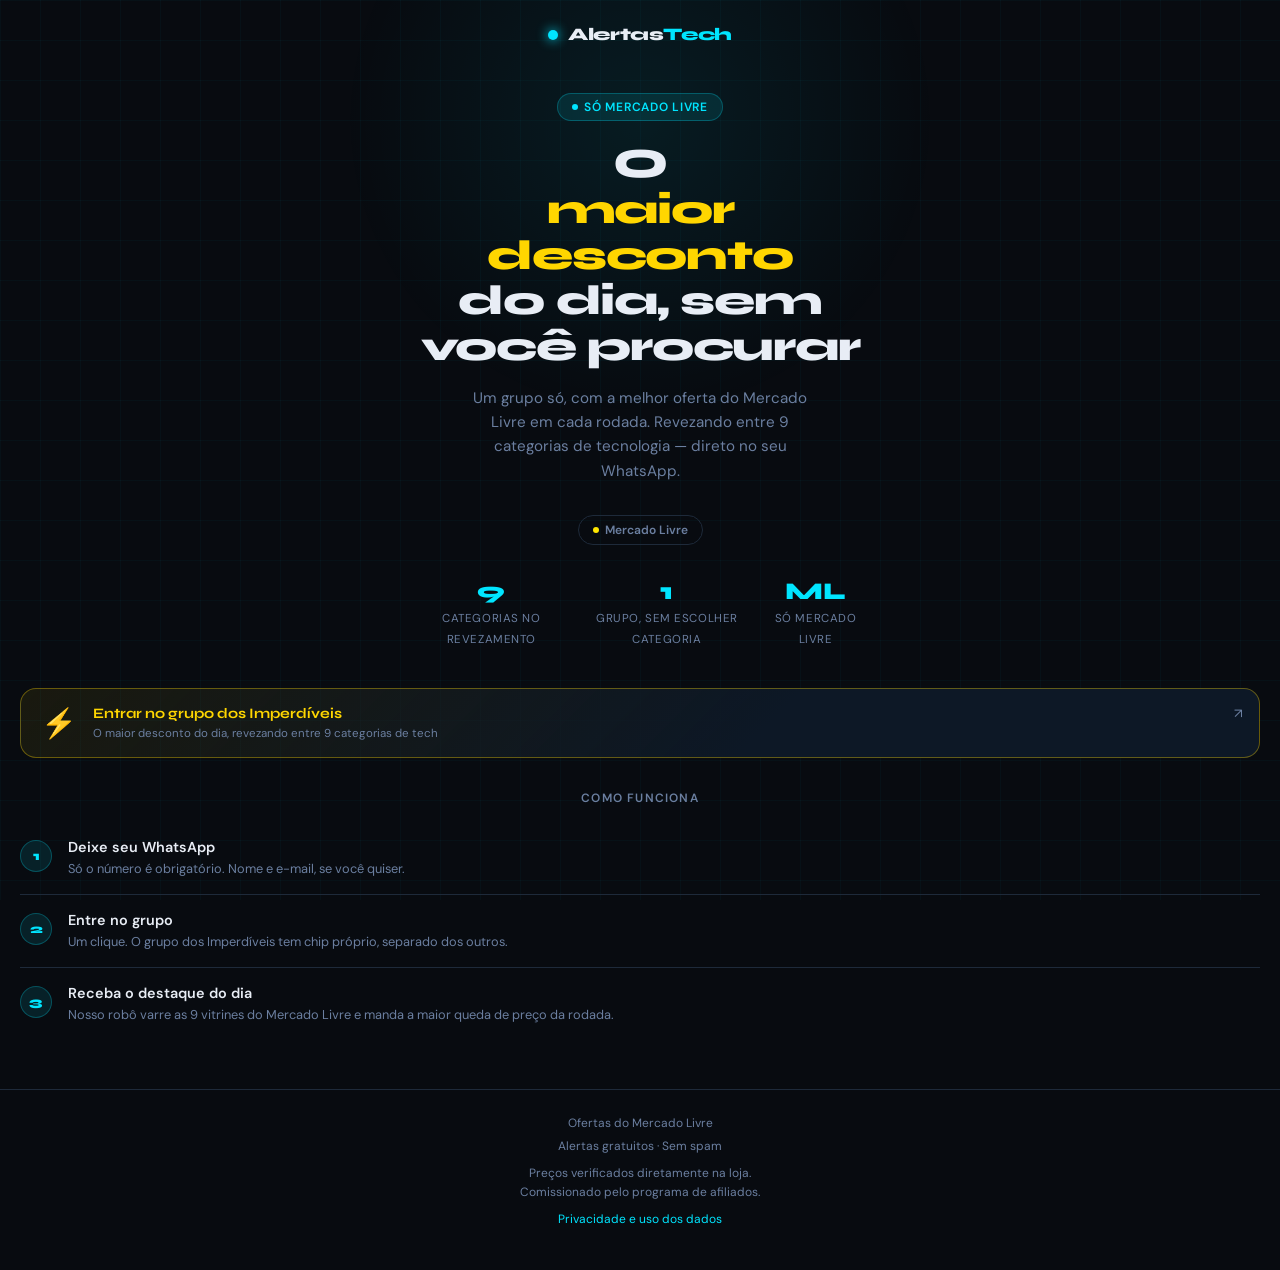
==== imperdiveis.html @ f6f5c1c8 "feat(landing): fatia 1 das landings exclusivas — /imperdiveis no ar landing.js e landing.css saem do" ====
<!DOCTYPE html>
<html lang="pt-BR">
<head>
<meta charset="UTF-8">
<meta name="viewport" content="width=device-width, initial-scale=1.0">
<title>Imperdíveis ML — o maior desconto do dia no seu WhatsApp | AlertasTech</title>
<meta name="description" content="Grupo dos Imperdíveis do Mercado Livre: o maior desconto do dia, revezando entre 9 categorias de tecnologia. Direto no seu WhatsApp.">
<meta http-equiv="Cache-Control" content="no-cache, no-store, must-revalidate">
<meta http-equiv="Pragma" content="no-cache">
<meta http-equiv="Expires" content="0">
<!-- Meta Pixel Code -->
<script>
!function(f,b,e,v,n,t,s)
{if(f.fbq)return;n=f.fbq=function(){n.callMethod?
n.callMethod.apply(n,arguments):n.queue.push(arguments)};
if(!f._fbq)f._fbq=n;n.push=n;n.loaded=!0;n.version='2.0';
n.queue=[];t=b.createElement(e);t.async=!0;
t.src=v;s=b.getElementsByTagName(e)[0];
s.parentNode.insertBefore(t,s)}(window, document,'script',
'https://connect.facebook.net/en_US/fbevents.js');
fbq('init', '1137836155269322');
fbq('track', 'PageView');
</script>
<noscript><img height="1" width="1" style="display:none"
src="https://www.facebook.com/tr?id=1137836155269322&ev=PageView&noscript=1"
/></noscript>
<!-- End Meta Pixel Code -->
<link rel="preconnect" href="https://fonts.googleapis.com">
<link href="https://fonts.googleapis.com/css2?family=Syne:wght@700;800&family=DM+Sans:wght@400;500;600&display=swap" rel="stylesheet">
<link rel="stylesheet" href="landing.css">
</head>
<!-- `data-lojas` é a loja FIXA desta página: o motor dos Imperdíveis é 100%
     Mercado Livre, então não há o que escolher e o lead sai já dizendo isso.
     A declaração é explícita de propósito — a ausência da seção de lojas não
     vale como decisão, porque elemento que some é drift e não escolha. -->
<body data-lojas="mercadolivre">

<header>
  <div class="logo-dot"></div>
  <div class="logo-text">Alertas<span>Tech</span></div>
</header>

<main>

<section class="hero">
  <div class="container">
    <div class="badge"><span class="badge-dot"></span>Só Mercado Livre</div>
    <h1>O <em>maior desconto</em> do dia, sem você procurar</h1>
    <p>Um grupo só, com a melhor oferta do Mercado Livre em cada rodada. Revezando entre 9 categorias de tecnologia — direto no seu WhatsApp.</p>

    <div class="lojas-hero">
      <span class="loja-badge"><span class="loja-badge-dot ml"></span>Mercado Livre</span>
    </div>

    <div class="stats">
      <div class="stat">
        <span class="stat-num">9</span>
        <span class="stat-label">Categorias no revezamento</span>
      </div>
      <div class="stat">
        <span class="stat-num">1</span>
        <span class="stat-label">Grupo, sem escolher categoria</span>
      </div>
      <div class="stat">
        <span class="stat-num">ML</span>
        <span class="stat-label">S&oacute; Mercado Livre</span>
      </div>
    </div>
  </div>
</section>

<section class="categorias">
  <div class="categorias-grid">

    <div class="cat-card full destaque" data-slug="imperdiveis" onclick="abrirModal('⚡','Imperdíveis ML','imperdiveis')">
      <span class="cat-emoji">⚡</span>
      <div class="cat-info">
        <div class="cat-name">Entrar no grupo dos Imperdíveis</div>
        <div class="cat-count">O maior desconto do dia, revezando entre 9 categorias de tech</div>
      </div>
      <span class="cat-arrow">↗</span>
    </div>

  </div>
</section>

<div class="section-label">Como funciona</div>

<section class="how">
  <div class="how-steps">
    <div class="step">
      <div class="step-num">1</div>
      <div>
        <div class="step-title">Deixe seu WhatsApp</div>
        <div class="step-desc">Só o número é obrigatório. Nome e e-mail, se você quiser.</div>
      </div>
    </div>
    <div class="step">
      <div class="step-num">2</div>
      <div>
        <div class="step-title">Entre no grupo</div>
        <div class="step-desc">Um clique. O grupo dos Imperdíveis tem chip próprio, separado dos outros.</div>
      </div>
    </div>
    <div class="step">
      <div class="step-num">3</div>
      <div>
        <div class="step-title">Receba o destaque do dia</div>
        <div class="step-desc">Nosso robô varre as 9 vitrines do Mercado Livre e manda a maior queda de preço da rodada.</div>
      </div>
    </div>
  </div>
</section>

</main>

<footer>
  <p>Ofertas do Mercado Livre</p>
  <p style="margin-top:4px">Alertas gratuitos · Sem spam</p>
  <p style="margin-top:8px">Preços verificados diretamente na loja.<br>Comissionado pelo programa de afiliados.</p>
  <!-- A política mora no index.html: uma só, para as duas páginas. Duas
       cópias do mesmo texto legal é como elas passam a dizer coisas
       diferentes. Caminho relativo por causa do GitHub Pages. -->
  <p style="margin-top:8px"><a href="index.html#privacidade">Privacidade e uso dos dados</a></p>
</footer>

<!-- MODAL -->
<div class="modal-overlay" id="modal" onclick="fecharModal(event)">
  <div class="modal">
    <div class="modal-handle"></div>
    <div class="modal-cat">
      <span class="modal-cat-emoji" id="modal-emoji">⚡</span>
      <span class="modal-cat-name" id="modal-nome">Imperdíveis ML</span>
    </div>
    <p class="modal-subtitle">Deixa seu contato e entra no grupo. As ofertas daqui são todas do Mercado Livre.</p>

    <form id="lead-form" onsubmit="submeterLead(event)">
      <input type="text" id="hp-field" name="website" tabindex="-1"
        autocomplete="off" style="position:absolute;left:-9999px;opacity:0;height:0">

      <div class="field-group">
        <input type="text" id="lead-nome" placeholder="Seu nome (opcional)"
          autocomplete="name" maxlength="60" oninput="checarCampos()">
        <input type="email" id="lead-email" placeholder="E-mail (opcional)"
          autocomplete="email" maxlength="100" oninput="checarCampos()">
        <input type="tel" id="lead-tel" placeholder="WhatsApp com DDD (obrigatório)"
          autocomplete="tel" required oninput="checarCampos()">
      </div>

      <label class="captcha-box" id="captcha-label">
        <input type="checkbox" id="captcha-check" onchange="checarCampos()">
        <span class="captcha-check-ui"></span>
        <div class="captcha-text">
          <span class="captcha-label-txt">Não sou um robô</span>
          <span class="captcha-sub">Verificação de segurança</span>
        </div>
        <div class="captcha-logo">🛡️</div>
      </label>

      <label class="captcha-box consent-box">
        <input type="checkbox" id="consent-check" onchange="marcarConsentimento()">
        <span class="captcha-check-ui"></span>
        <div class="captcha-text">
          <span class="captcha-label-txt">Autorizo receber as ofertas</span>
          <span class="captcha-sub">Guardar meu nome, e-mail e WhatsApp para me
            mandar ofertas e me colocar no grupo de
            <strong id="consent-cat">Imperdíveis ML</strong>. Posso pedir a
            exclusão quando quiser.</span>
        </div>
      </label>
      <p class="consent-link"><a href="index.html#privacidade" target="_blank" rel="noopener">O que fazemos com seus dados</a></p>

      <p id="form-erro" class="form-erro"></p>
      <div class="modal-btns">
        <button type="submit" class="btn btn-whatsapp" id="btn-whatsapp"
          data-plat="wpp" disabled>
          <span class="btn-icon">💬</span> Entrar pelo WhatsApp
        </button>
        <!-- Este grupo não tem canal no Telegram: o landing.js esconde o botão
             sozinho (`tg: null` no grupos.json). Ele fica aqui porque é o mesmo
             formulário das outras páginas — sumir com o elemento é o que faz
             `null.style` matar o modal inteiro. -->
        <button type="submit" class="btn btn-telegram" id="btn-telegram"
          data-plat="tg" disabled>
          <span class="btn-icon">✈️</span> Entrar pelo Telegram
        </button>
      </div>
      <p id="tg-nota" class="tg-nota"></p>
      <!-- Sem este aviso a página fingia sucesso quando o cadastro falhava. -->
      <p id="form-aviso" class="form-aviso"></p>
    </form>

    <button class="modal-close" onclick="fecharModal()">Cancelar</button>
  </div>
</div>

<script src="landing.js"></script>
</body>
</html>
---- landing.css ----
/* Tema de TODAS as páginas do AlertasTech (index.html e as exclusivas).
   Saiu de dentro do index.html em 18/09/2026, junto com o landing.js: duas
   cópias do mesmo tema é como as páginas ficam diferentes sem ninguém ver.
   Inclua por caminho RELATIVO — o GitHub Pages serve de `/alertas-tech/`. */

:root {
  --bg: #080B10;
  --surface: #0F1520;
  --border: #1E2A3A;
  --accent: #00E5FF;
  --accent2: #FFD600;
  --danger: #FF4D6D;
  --text: #E8EDF5;
  --muted: #6B7FA0;
  --card-bg: #0D1826;
}

*, *::before, *::after { box-sizing: border-box; margin: 0; padding: 0; }

body {
  background: var(--bg);
  color: var(--text);
  font-family: 'DM Sans', sans-serif;
  min-height: 100vh;
  overflow-x: hidden;
}

body::before {
  content: '';
  position: fixed;
  inset: 0;
  background-image:
    linear-gradient(rgba(0,229,255,.03) 1px, transparent 1px),
    linear-gradient(90deg, rgba(0,229,255,.03) 1px, transparent 1px);
  background-size: 40px 40px;
  pointer-events: none;
  z-index: 0;
}

body::after {
  content: '';
  position: fixed;
  top: -20%;
  left: 50%;
  transform: translateX(-50%);
  width: 600px;
  height: 600px;
  background: radial-gradient(circle, rgba(0,229,255,.08) 0%, transparent 70%);
  pointer-events: none;
  z-index: 0;
}

.container {
  max-width: 480px;
  margin: 0 auto;
  padding: 0 20px;
  position: relative;
  z-index: 1;
}

/* HEADER */
header {
  padding: 24px 20px 0;
  display: flex;
  align-items: center;
  justify-content: center;
  gap: 10px;
  position: relative;
  z-index: 1;
}
.logo-dot {
  width: 10px; height: 10px;
  background: var(--accent);
  border-radius: 50%;
  box-shadow: 0 0 12px var(--accent);
  animation: pulse 2s ease-in-out infinite;
}
@keyframes pulse {
  0%, 100% { opacity: 1; transform: scale(1); }
  50% { opacity: .6; transform: scale(1.4); }
}
.logo-text {
  font-family: 'Syne', sans-serif;
  font-size: 1.1rem;
  font-weight: 800;
  letter-spacing: -.02em;
  color: var(--text);
}
.logo-text span { color: var(--accent); }

/* HERO */
.hero {
  padding: 48px 20px 0;
  text-align: center;
  position: relative;
  z-index: 1;
}

.badge {
  display: inline-flex;
  align-items: center;
  gap: 6px;
  background: rgba(0,229,255,.1);
  border: 1px solid rgba(0,229,255,.25);
  border-radius: 100px;
  padding: 5px 14px;
  font-size: .75rem;
  font-weight: 600;
  color: var(--accent);
  letter-spacing: .06em;
  text-transform: uppercase;
  margin-bottom: 20px;
}
.badge-dot {
  width: 6px; height: 6px;
  background: var(--accent);
  border-radius: 50%;
  animation: pulse 1.5s ease-in-out infinite;
}

.hero h1 {
  font-family: 'Syne', sans-serif;
  font-size: clamp(2rem, 8vw, 2.6rem);
  font-weight: 800;
  line-height: 1.1;
  letter-spacing: -.03em;
  margin-bottom: 16px;
}
.hero h1 em {
  font-style: normal;
  color: var(--accent2);
  display: block;
}

.hero p {
  color: var(--muted);
  font-size: .95rem;
  line-height: 1.6;
  max-width: 340px;
  margin: 0 auto 32px;
}

/* LOJAS BADGES */
.lojas-hero {
  display: flex;
  justify-content: center;
  gap: 10px;
  flex-wrap: wrap;
  margin-bottom: 32px;
}
.loja-badge {
  display: inline-flex;
  align-items: center;
  gap: 6px;
  padding: 6px 14px;
  border-radius: 100px;
  border: 1px solid var(--border);
  font-size: .75rem;
  font-weight: 600;
  color: var(--muted);
}
.loja-badge-dot {
  width: 6px; height: 6px;
  border-radius: 50%;
  flex-shrink: 0;
}
.loja-badge-dot.ml { background: #FFE600; }
.loja-badge-dot.amz { background: #FF9900; }
.loja-badge-dot.mag { background: #0086FF; }
.loja-badge-dot.shp { background: #EE4D2D; }
.loja-badge-dot.ali { background: #FF4747; }
.loja-badge-dot.kbm { background: #FF6000; }

/* STATS */
.stats {
  display: flex;
  justify-content: center;
  gap: 24px;
  margin-bottom: 40px;
}
.stat {
  text-align: center;
}
.stat-num {
  font-family: 'Syne', sans-serif;
  font-size: 1.5rem;
  font-weight: 800;
  color: var(--accent);
  display: block;
}
.stat-label {
  font-size: .72rem;
  color: var(--muted);
  text-transform: uppercase;
  letter-spacing: .05em;
}

/* SECTION LABEL */
.section-label {
  text-align: center;
  font-size: .75rem;
  font-weight: 600;
  color: var(--muted);
  text-transform: uppercase;
  letter-spacing: .1em;
  margin-bottom: 16px;
  padding: 0 20px;
  position: relative;
  z-index: 1;
}

/* CATEGORIAS GRID */
.categorias {
  padding: 0 20px 32px;
  position: relative;
  z-index: 1;
}

.categorias-grid {
  display: grid;
  grid-template-columns: 1fr 1fr;
  gap: 12px;
}

.cat-card {
  background: var(--card-bg);
  border: 1px solid var(--border);
  border-radius: 16px;
  padding: 20px 16px;
  cursor: pointer;
  transition: all .2s ease;
  text-align: left;
  position: relative;
  overflow: hidden;
  -webkit-tap-highlight-color: transparent;
}
.cat-card::before {
  content: '';
  position: absolute;
  inset: 0;
  background: linear-gradient(135deg, rgba(0,229,255,.05) 0%, transparent 60%);
  opacity: 0;
  transition: opacity .2s;
}
.cat-card:hover::before,
.cat-card:active::before { opacity: 1; }
.cat-card:hover {
  border-color: rgba(0,229,255,.4);
  transform: translateY(-2px);
  box-shadow: 0 8px 24px rgba(0,0,0,.3), 0 0 0 1px rgba(0,229,255,.15);
}
.cat-card:active { transform: translateY(0); }

.cat-emoji {
  font-size: 1.8rem;
  display: block;
  margin-bottom: 10px;
  line-height: 1;
}
.cat-name {
  font-family: 'Syne', sans-serif;
  font-weight: 700;
  font-size: .9rem;
  color: var(--text);
  margin-bottom: 4px;
}
.cat-count {
  font-size: .72rem;
  color: var(--muted);
}
.cat-arrow {
  position: absolute;
  top: 16px; right: 16px;
  font-size: .85rem;
  color: var(--muted);
  transition: transform .2s, color .2s;
}
.cat-card:hover .cat-arrow {
  transform: translate(2px, -2px);
  color: var(--accent);
}

/* FULL WIDTH CARD */
.cat-card.full {
  grid-column: 1 / -1;
  display: flex;
  align-items: center;
  gap: 16px;
  padding: 16px 20px;
}
.cat-card.full .cat-emoji { margin-bottom: 0; }
.cat-card.full .cat-info { flex: 1; }

/* MODAL OVERLAY */
.modal-overlay {
  display: none;
  position: fixed;
  inset: 0;
  background: rgba(0,0,0,.8);
  backdrop-filter: blur(8px);
  z-index: 100;
  align-items: flex-end;
  justify-content: center;
}
.modal-overlay.active { display: flex; }

.modal {
  background: var(--surface);
  border: 1px solid var(--border);
  border-radius: 24px 24px 0 0;
  padding: 32px 24px 40px;
  width: 100%;
  max-width: 480px;
  max-height: 90vh;
  overflow-y: auto;
  animation: slideUp .3s cubic-bezier(.22,.61,.36,1);
}
@keyframes slideUp {
  from { transform: translateY(100%); opacity: 0; }
  to { transform: translateY(0); opacity: 1; }
}

.modal-handle {
  width: 40px; height: 4px;
  background: var(--border);
  border-radius: 2px;
  margin: 0 auto 24px;
}

.modal-cat {
  display: flex;
  align-items: center;
  gap: 12px;
  margin-bottom: 8px;
}
.modal-cat-emoji { font-size: 2rem; }
.modal-cat-name {
  font-family: 'Syne', sans-serif;
  font-size: 1.3rem;
  font-weight: 800;
}

.modal-subtitle {
  color: var(--muted);
  font-size: .875rem;
  margin-bottom: 28px;
  line-height: 1.5;
}

.modal-btns {
  display: flex;
  flex-direction: column;
  gap: 12px;
}

.btn {
  display: flex;
  align-items: center;
  justify-content: center;
  gap: 10px;
  padding: 16px 20px;
  border-radius: 14px;
  border: none;
  font-family: 'DM Sans', sans-serif;
  font-size: 1rem;
  font-weight: 600;
  cursor: pointer;
  text-decoration: none;
  transition: all .2s ease;
  -webkit-tap-highlight-color: transparent;
}

.btn-whatsapp {
  background: #25D366;
  color: #fff;
}
.btn-whatsapp:hover { background: #1ebe59; transform: translateY(-1px); }

.btn-telegram {
  background: #229ED9;
  color: #fff;
}
.btn-telegram:hover { background: #1b8ec2; transform: translateY(-1px); }

.btn-icon { font-size: 1.2rem; }

.btn:disabled {
  opacity: .35;
  cursor: not-allowed;
  transform: none !important;
  box-shadow: none !important;
}

/* STORE CHECKBOXES */
.lojas-section {
  margin-bottom: 16px;
}
.lojas-label {
  font-size: .75rem;
  font-weight: 600;
  color: var(--muted);
  text-transform: uppercase;
  letter-spacing: .08em;
  margin-bottom: 10px;
  display: block;
}
.lojas-grid {
  display: grid;
  grid-template-columns: 1fr 1fr;
  gap: 8px;
}
.loja-check {
  flex: 1;
  display: flex;
  align-items: center;
  gap: 8px;
  background: var(--card-bg);
  border: 1px solid var(--border);
  border-radius: 10px;
  padding: 10px 12px;
  cursor: pointer;
  user-select: none;
  transition: all .2s;
}
.loja-check:hover { border-color: rgba(0,229,255,.3); }
.loja-check input[type=checkbox] { display: none; }
.loja-check-ui {
  width: 18px; height: 18px;
  border: 2px solid var(--muted);
  border-radius: 4px;
  flex-shrink: 0;
  display: flex; align-items: center; justify-content: center;
  transition: all .2s;
  background: var(--bg);
}
.loja-check input:checked ~ .loja-check-ui {
  border-color: var(--accent);
  background: var(--accent);
}
.loja-check input:checked ~ .loja-check-ui::after {
  content: '\2713';
  color: var(--bg);
  font-size: .7rem;
  font-weight: 700;
}
.loja-check.ml input:checked ~ .loja-check-ui { border-color: #FFE600; background: #FFE600; }
.loja-check.ml input:checked ~ .loja-check-ui::after { color: #000; }
.loja-check.amz input:checked ~ .loja-check-ui { border-color: #FF9900; background: #FF9900; }
.loja-check.amz input:checked ~ .loja-check-ui::after { color: #000; }
.loja-check.mag input:checked ~ .loja-check-ui { border-color: #0086FF; background: #0086FF; }
.loja-check.mag input:checked ~ .loja-check-ui::after { color: #fff; }
.loja-check.shp input:checked ~ .loja-check-ui { border-color: #EE4D2D; background: #EE4D2D; }
.loja-check.shp input:checked ~ .loja-check-ui::after { color: #fff; }
.loja-check.ali input:checked ~ .loja-check-ui { border-color: #FF4747; background: #FF4747; }
.loja-check.ali input:checked ~ .loja-check-ui::after { color: #fff; }
.loja-check.kbm input:checked ~ .loja-check-ui { border-color: #FF6000; background: #FF6000; }
.loja-check.kbm input:checked ~ .loja-check-ui::after { color: #fff; }
.loja-check-name {
  font-size: .8rem;
  font-weight: 600;
  color: var(--text);
  line-height: 1.2;
}
.loja-check input:not(:checked) ~ .loja-check-name { color: var(--muted); }

/* CAPTCHA CHECKBOX */
.captcha-box {
  display: flex;
  align-items: center;
  gap: 14px;
  background: var(--card-bg);
  border: 1px solid var(--border);
  border-radius: 12px;
  padding: 14px 16px;
  margin-bottom: 16px;
  cursor: pointer;
  user-select: none;
  transition: border-color .2s;
}
.captcha-box:hover { border-color: rgba(0,229,255,.3); }
.captcha-box input[type=checkbox] { display: none; }

.captcha-check-ui {
  width: 24px; height: 24px;
  border: 2px solid var(--muted);
  border-radius: 4px;
  flex-shrink: 0;
  display: flex; align-items: center; justify-content: center;
  transition: all .2s;
  background: var(--bg);
}
.captcha-box input:checked ~ .captcha-check-ui {
  background: #4caf50;
  border-color: #4caf50;
}
.captcha-box input:checked ~ .captcha-check-ui::after {
  content: '\2713';
  color: #fff;
  font-size: .9rem;
  font-weight: 700;
}
.captcha-text { flex: 1; }
.captcha-label-txt {
  display: block;
  font-size: .9rem;
  font-weight: 600;
  color: var(--text);
}
.captcha-sub {
  font-size: .7rem;
  color: var(--muted);
}
.captcha-logo { font-size: 1.4rem; }

.field-group {
  display: flex;
  flex-direction: column;
  gap: 10px;
  margin-bottom: 16px;
}
.field-group input {
  background: var(--bg);
  border: 1px solid var(--border);
  border-radius: 12px;
  padding: 14px 16px;
  font-family: 'DM Sans', sans-serif;
  font-size: 1rem;
  color: var(--text);
  outline: none;
  transition: border-color .2s;
  -webkit-appearance: none;
}
.field-group input::placeholder { color: var(--muted); }
.field-group input:focus { border-color: rgba(0,229,255,.5); }
.field-group input:invalid:not(:placeholder-shown) { border-color: var(--danger); }

.form-erro {
  font-size: .8rem;
  color: var(--danger);
  margin-bottom: 8px;
  min-height: 18px;
}

.modal-close {
  margin-top: 16px;
  width: 100%;
  background: transparent;
  border: 1px solid var(--border);
  color: var(--muted);
  padding: 12px;
  border-radius: 12px;
  font-family: 'DM Sans', sans-serif;
  font-size: .875rem;
  cursor: pointer;
  transition: all .2s;
}
.modal-close:hover { background: var(--card-bg); color: var(--text); }

/* COMO FUNCIONA */
.how {
  padding: 0 20px 48px;
  position: relative;
  z-index: 1;
}
.how-steps {
  display: flex;
  flex-direction: column;
  gap: 0;
}
.step {
  display: flex;
  gap: 16px;
  align-items: flex-start;
  padding: 16px 0;
  border-bottom: 1px solid var(--border);
}
.step:last-child { border-bottom: none; }
.step-num {
  width: 32px; height: 32px;
  background: rgba(0,229,255,.1);
  border: 1px solid rgba(0,229,255,.25);
  border-radius: 50%;
  display: flex; align-items: center; justify-content: center;
  font-family: 'Syne', sans-serif;
  font-size: .8rem;
  font-weight: 800;
  color: var(--accent);
  flex-shrink: 0;
  margin-top: 2px;
}
.step-title {
  font-weight: 600;
  font-size: .9rem;
  margin-bottom: 3px;
}
.step-desc {
  font-size: .8rem;
  color: var(--muted);
  line-height: 1.5;
}

/* FOOTER */
footer {
  text-align: center;
  padding: 24px 20px 40px;
  color: var(--muted);
  font-size: .75rem;
  line-height: 1.6;
  position: relative;
  z-index: 1;
  border-top: 1px solid var(--border);
}
footer a { color: var(--accent); text-decoration: none; }

/* OFERTAS GERAIS — o card de quem não quer escolher categoria */
.cat-card.destaque {
  border-color: rgba(255,214,0,.35);
  background: linear-gradient(135deg, rgba(255,214,0,.07) 0%, var(--card-bg) 60%);
}
.cat-card.destaque .cat-name { color: var(--accent2); }

/* CONSENTIMENTO (LGPD) */
.consent-box { align-items: flex-start; }
.consent-box .captcha-check-ui { margin-top: 2px; }
.consent-box .captcha-sub { line-height: 1.5; }
.consent-link {
  font-size: .75rem;
  margin: -8px 0 14px;
  text-align: right;
}
.consent-link a { color: var(--accent); text-decoration: underline; }

/* AVISOS DO FORMULÁRIO */
.tg-nota {
  font-size: .75rem;
  color: var(--muted);
  margin-top: 10px;
  line-height: 1.5;
}
.form-aviso {
  display: none;
  margin-top: 12px;
  padding: 12px 14px;
  border-radius: 12px;
  border: 1px solid rgba(255,214,0,.4);
  background: rgba(255,214,0,.08);
  color: var(--accent2);
  font-size: .8rem;
  line-height: 1.5;
}
.form-aviso.ativo { display: block; }
.form-aviso a { color: var(--accent); }

/* PRIVACIDADE */
.privacidade {
  max-width: 480px;
  margin: 0 auto;
  padding: 0 20px 40px;
  position: relative;
  z-index: 1;
  font-size: .82rem;
  line-height: 1.6;
  color: var(--muted);
}
.privacidade p { margin-bottom: 12px; }
.privacidade strong { color: var(--text); font-weight: 600; }
.priv-titulo {
  font-family: 'Syne', sans-serif;
  font-size: 1rem;
  color: var(--text);
  margin-bottom: 12px;
}
.priv-rodape {
  border-top: 1px solid var(--border);
  padding-top: 12px;
  font-size: .75rem;
}

@keyframes tapVibrate {
  0%, 100% { transform: scale(1); }
  50% { transform: scale(.96); }
}
.tapped { animation: tapVibrate .15s ease; }
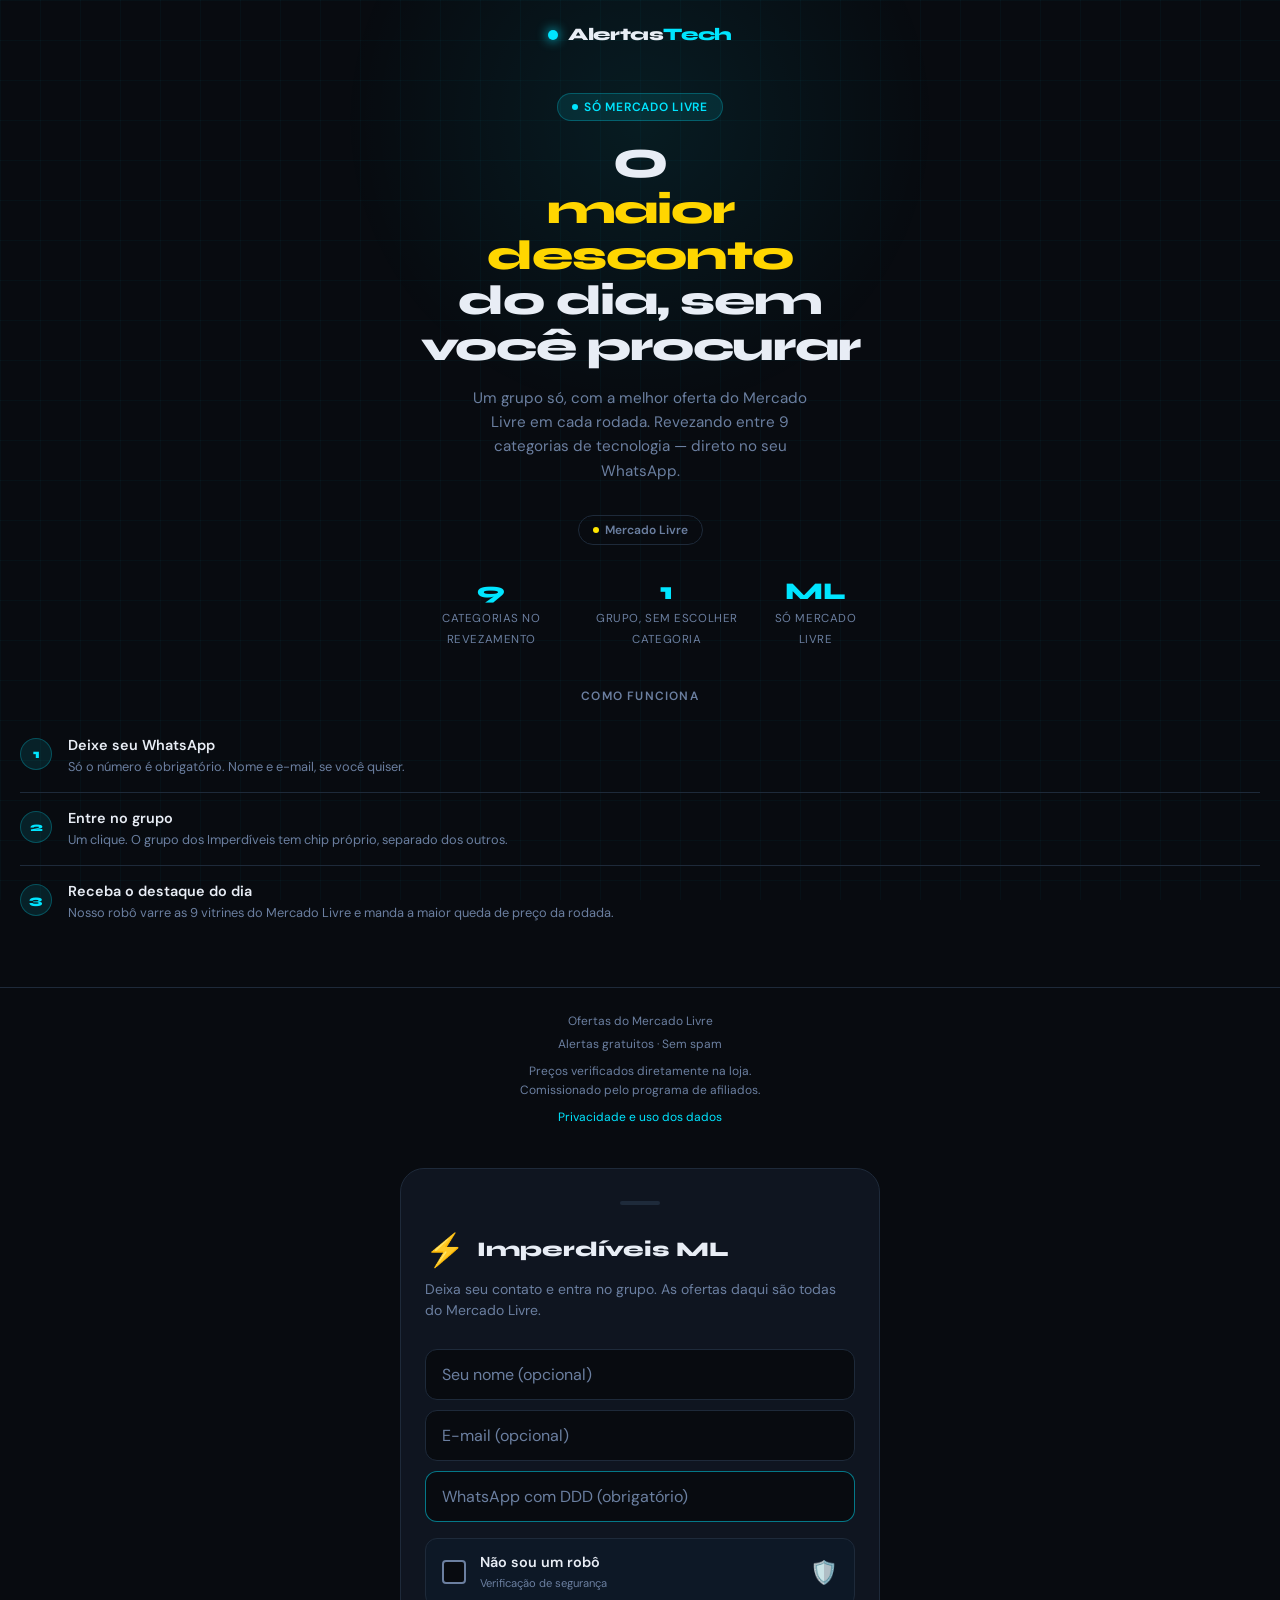
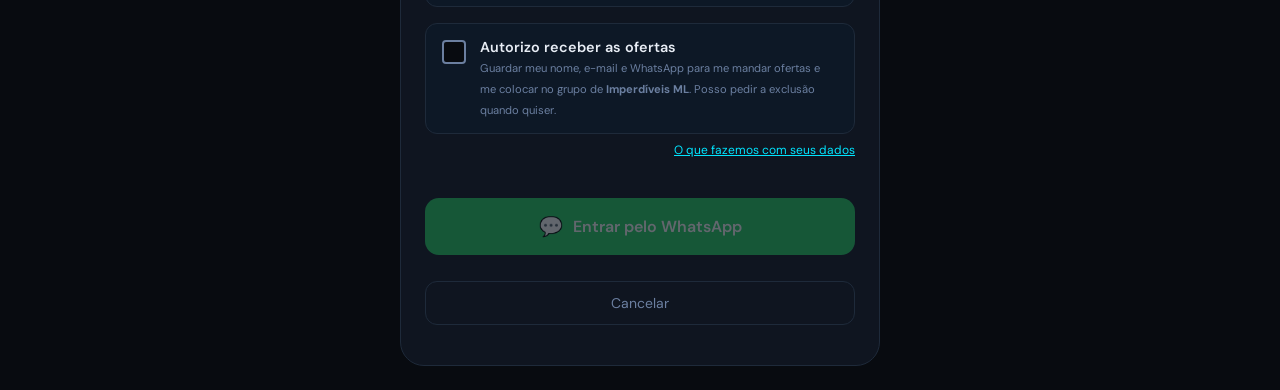
==== commit ffcf2640: "feat(landing): página de imperdíveis abre o formulário sozinha Pedido dele: numa página de propósito" ====
--- a/imperdiveis.html
+++ b/imperdiveis.html
@@ -32,8 +32,12 @@
 <!-- `data-lojas` é a loja FIXA desta página: o motor dos Imperdíveis é 100%
      Mercado Livre, então não há o que escolher e o lead sai já dizendo isso.
      A declaração é explícita de propósito — a ausência da seção de lojas não
-     vale como decisão, porque elemento que some é drift e não escolha. -->
-<body data-lojas="mercadolivre">
+     vale como decisão, porque elemento que some é drift e não escolha.
+     `data-auto-abrir` pede pro landing.js clicar sozinho no card desta
+     categoria ao carregar — pedido dele (18/09/2026): campos aparecem direto,
+     sem precisar tocar em nada antes. O botão só habilita com tudo
+     preenchido porque essa regra já mora em checarCampos(), sem duplicar. -->
+<body data-lojas="mercadolivre" data-auto-abrir="imperdiveis">
 
 <header>
   <div class="logo-dot"></div>
--- a/landing.css
+++ b/landing.css
@@ -681,3 +681,17 @@
   50% { transform: scale(.96); }
 }
 .tapped { animation: tapVibrate .15s ease; }
+
+/* PÁGINA DE PROPÓSITO ÚNICO — pedido dele (18/09/2026): quem chega já
+   escolheu, então o formulário é o conteúdo, não um modal por cima do card.
+   Escopado por `data-auto-abrir` no <body> (ver landing.js) — não afeta a
+   landing principal, que continua abrindo o modal por clique, por cima da
+   grade de 21 categorias. */
+body[data-auto-abrir] .categorias { display: none; }
+body[data-auto-abrir] #modal.modal-overlay {
+  position: static; background: none; backdrop-filter: none;
+  padding: 0 20px 24px;
+}
+body[data-auto-abrir] #modal .modal {
+  animation: none; border-radius: 24px; max-width: 480px; margin: 0 auto; width: 100%;
+}
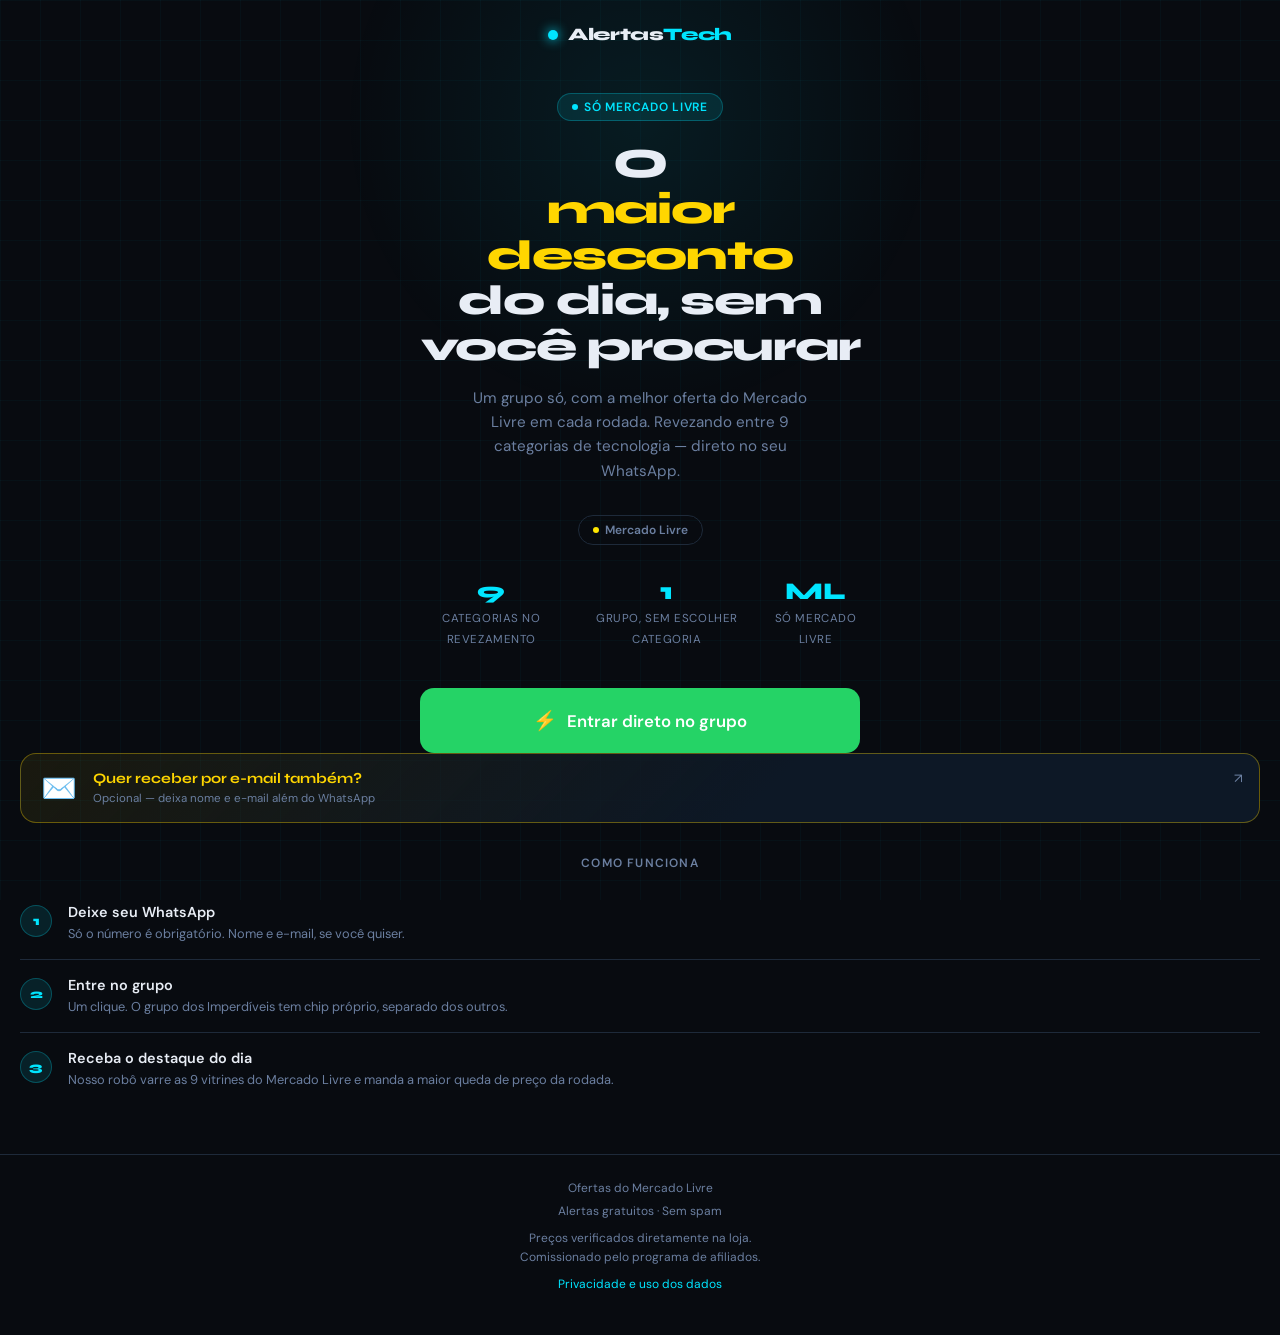
==== commit e8a9ddd8: "feat(landing): botao de entrada direta na pagina de imperdiveis Pedido dele apos ver concorrente com" ====
--- a/imperdiveis.html
+++ b/imperdiveis.html
@@ -32,12 +32,8 @@
 <!-- `data-lojas` é a loja FIXA desta página: o motor dos Imperdíveis é 100%
      Mercado Livre, então não há o que escolher e o lead sai já dizendo isso.
      A declaração é explícita de propósito — a ausência da seção de lojas não
-     vale como decisão, porque elemento que some é drift e não escolha.
-     `data-auto-abrir` pede pro landing.js clicar sozinho no card desta
-     categoria ao carregar — pedido dele (18/09/2026): campos aparecem direto,
-     sem precisar tocar em nada antes. O botão só habilita com tudo
-     preenchido porque essa regra já mora em checarCampos(), sem duplicar. -->
-<body data-lojas="mercadolivre" data-auto-abrir="imperdiveis">
+     vale como decisão, porque elemento que some é drift e não escolha. -->
+<body data-lojas="mercadolivre">
 
 <header>
   <div class="logo-dot"></div>
@@ -70,6 +66,14 @@
         <span class="stat-label">S&oacute; Mercado Livre</span>
       </div>
     </div>
+
+    <!-- Entrada direta: pedido dele (18/09/2026) — um toque, sem formulário.
+         Não hardcoda o link: entrarDireto() lê GRUPOS no landing.js, a mesma
+         fonte que o sincronizador mantém em dia. -->
+    <button class="btn btn-whatsapp" style="width:100%;font-size:1.05rem;padding:20px;margin-top:8px;" onclick="entrarDireto('imperdiveis')">
+      <span class="btn-icon">⚡</span> Entrar direto no grupo
+    </button>
+    <p id="direto-aviso-imperdiveis" class="form-aviso" style="margin-top:12px;"></p>
   </div>
 </section>
 
@@ -77,10 +81,10 @@
   <div class="categorias-grid">
 
     <div class="cat-card full destaque" data-slug="imperdiveis" onclick="abrirModal('⚡','Imperdíveis ML','imperdiveis')">
-      <span class="cat-emoji">⚡</span>
+      <span class="cat-emoji">✉️</span>
       <div class="cat-info">
-        <div class="cat-name">Entrar no grupo dos Imperdíveis</div>
-        <div class="cat-count">O maior desconto do dia, revezando entre 9 categorias de tech</div>
+        <div class="cat-name">Quer receber por e-mail também?</div>
+        <div class="cat-count">Opcional — deixa nome e e-mail além do WhatsApp</div>
       </div>
       <span class="cat-arrow">↗</span>
     </div>
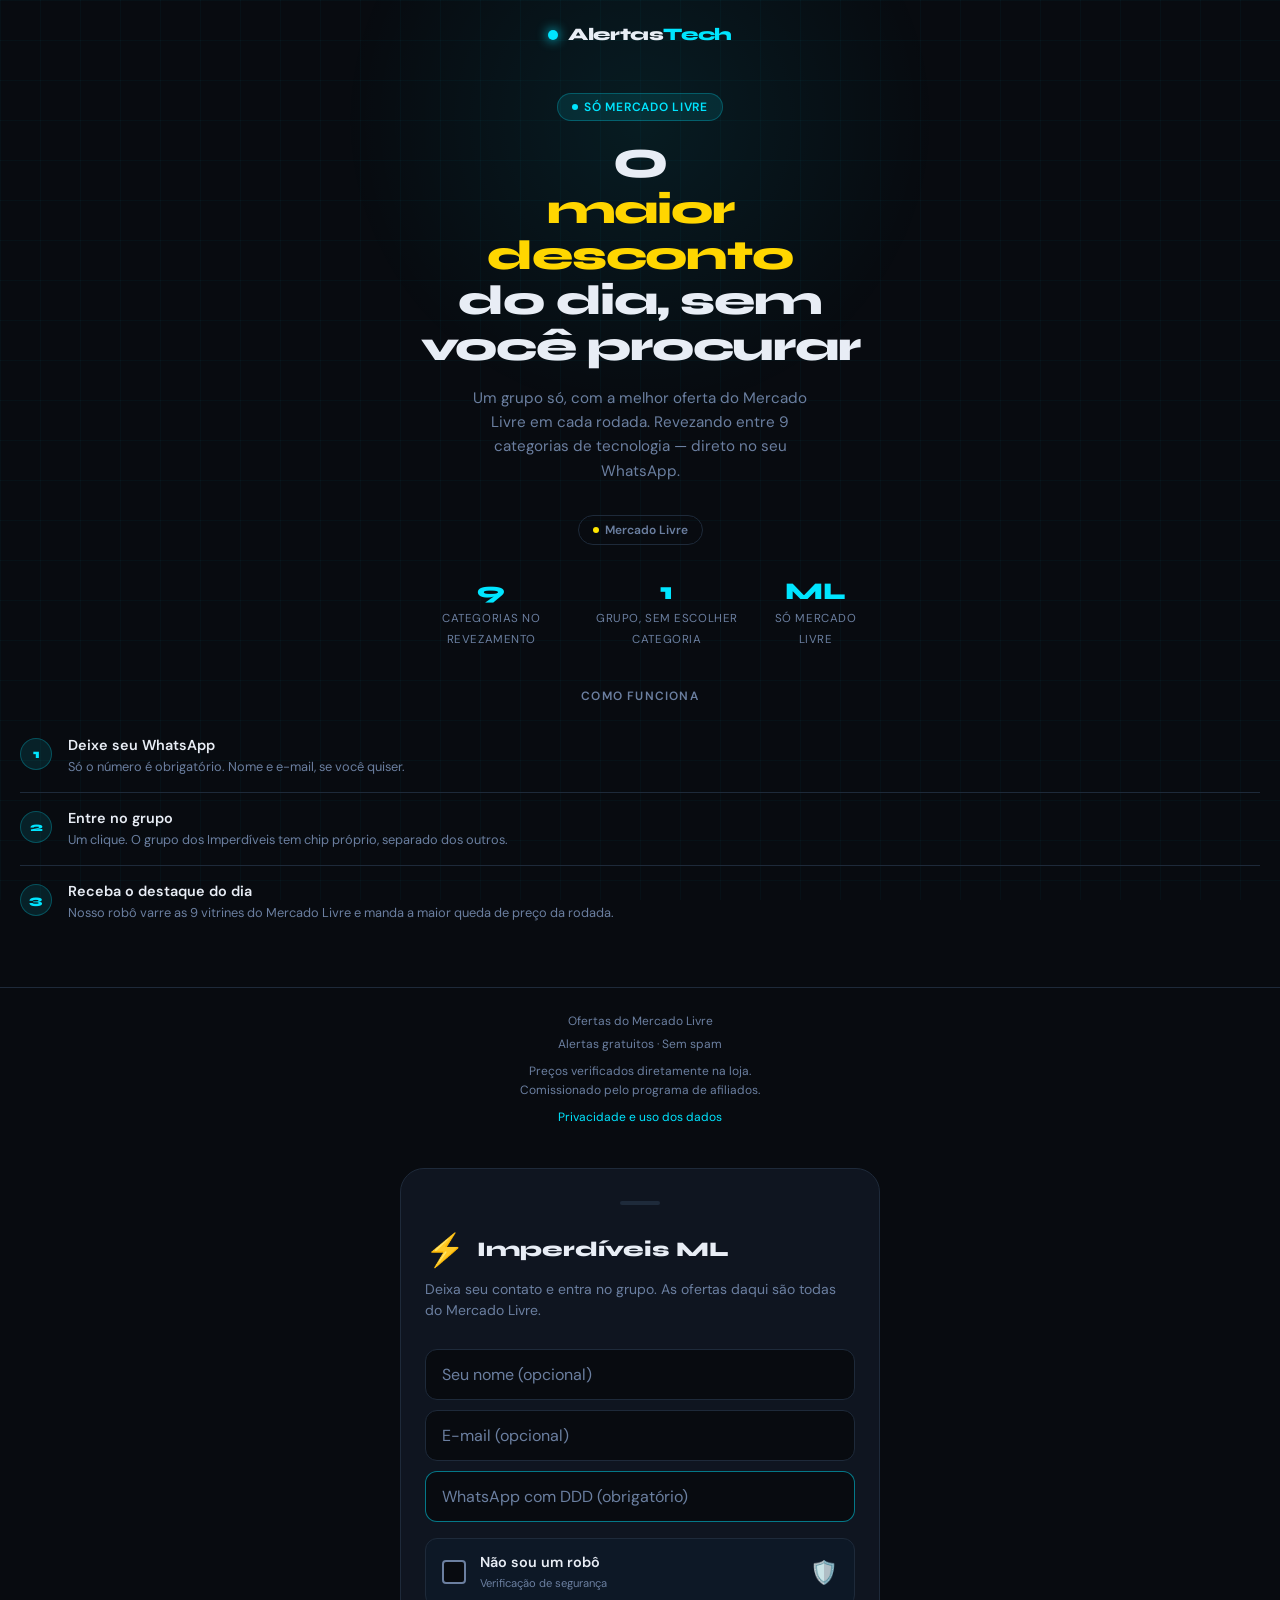
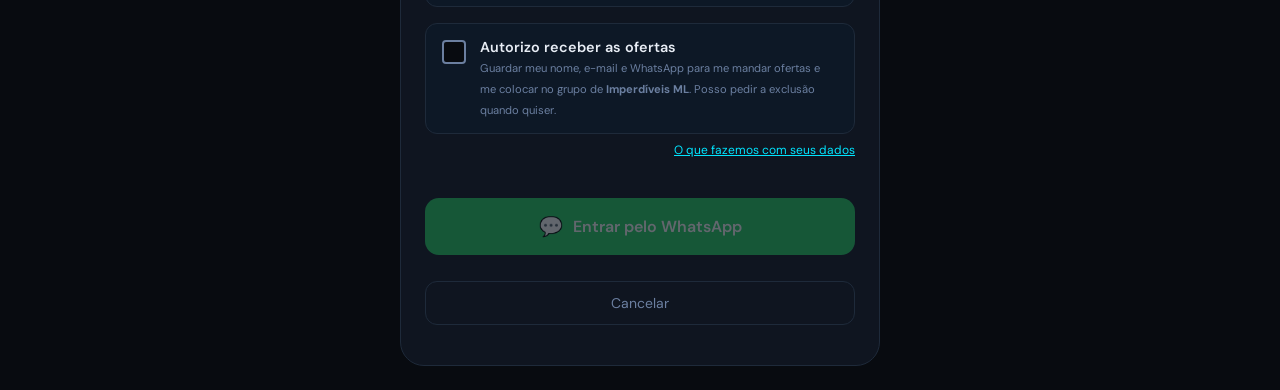
==== commit df1b0051: "revert(landing): volta pro formulario com captura de lead em imperdiveis O botao de entrada direta (" ====
--- a/imperdiveis.html
+++ b/imperdiveis.html
@@ -32,8 +32,11 @@
 <!-- `data-lojas` é a loja FIXA desta página: o motor dos Imperdíveis é 100%
      Mercado Livre, então não há o que escolher e o lead sai já dizendo isso.
      A declaração é explícita de propósito — a ausência da seção de lojas não
-     vale como decisão, porque elemento que some é drift e não escolha. -->
-<body data-lojas="mercadolivre">
+     vale como decisão, porque elemento que some é drift e não escolha.
+     `data-auto-abrir` faz o formulário aparecer direto, sem clicar em nada
+     — pedido dele: nome/e-mail/telefone visíveis (autopreenchidos pelo
+     celular), marca "não sou robô", o botão do WhatsApp habilita. -->
+<body data-lojas="mercadolivre" data-auto-abrir="imperdiveis">
 
 <header>
   <div class="logo-dot"></div>
@@ -66,14 +69,6 @@
         <span class="stat-label">S&oacute; Mercado Livre</span>
       </div>
     </div>
-
-    <!-- Entrada direta: pedido dele (18/09/2026) — um toque, sem formulário.
-         Não hardcoda o link: entrarDireto() lê GRUPOS no landing.js, a mesma
-         fonte que o sincronizador mantém em dia. -->
-    <button class="btn btn-whatsapp" style="width:100%;font-size:1.05rem;padding:20px;margin-top:8px;" onclick="entrarDireto('imperdiveis')">
-      <span class="btn-icon">⚡</span> Entrar direto no grupo
-    </button>
-    <p id="direto-aviso-imperdiveis" class="form-aviso" style="margin-top:12px;"></p>
   </div>
 </section>
 
@@ -81,10 +76,10 @@
   <div class="categorias-grid">
 
     <div class="cat-card full destaque" data-slug="imperdiveis" onclick="abrirModal('⚡','Imperdíveis ML','imperdiveis')">
-      <span class="cat-emoji">✉️</span>
+      <span class="cat-emoji">⚡</span>
       <div class="cat-info">
-        <div class="cat-name">Quer receber por e-mail também?</div>
-        <div class="cat-count">Opcional — deixa nome e e-mail além do WhatsApp</div>
+        <div class="cat-name">Entrar no grupo dos Imperdíveis</div>
+        <div class="cat-count">O maior desconto do dia, revezando entre 9 categorias de tech</div>
       </div>
       <span class="cat-arrow">↗</span>
     </div>
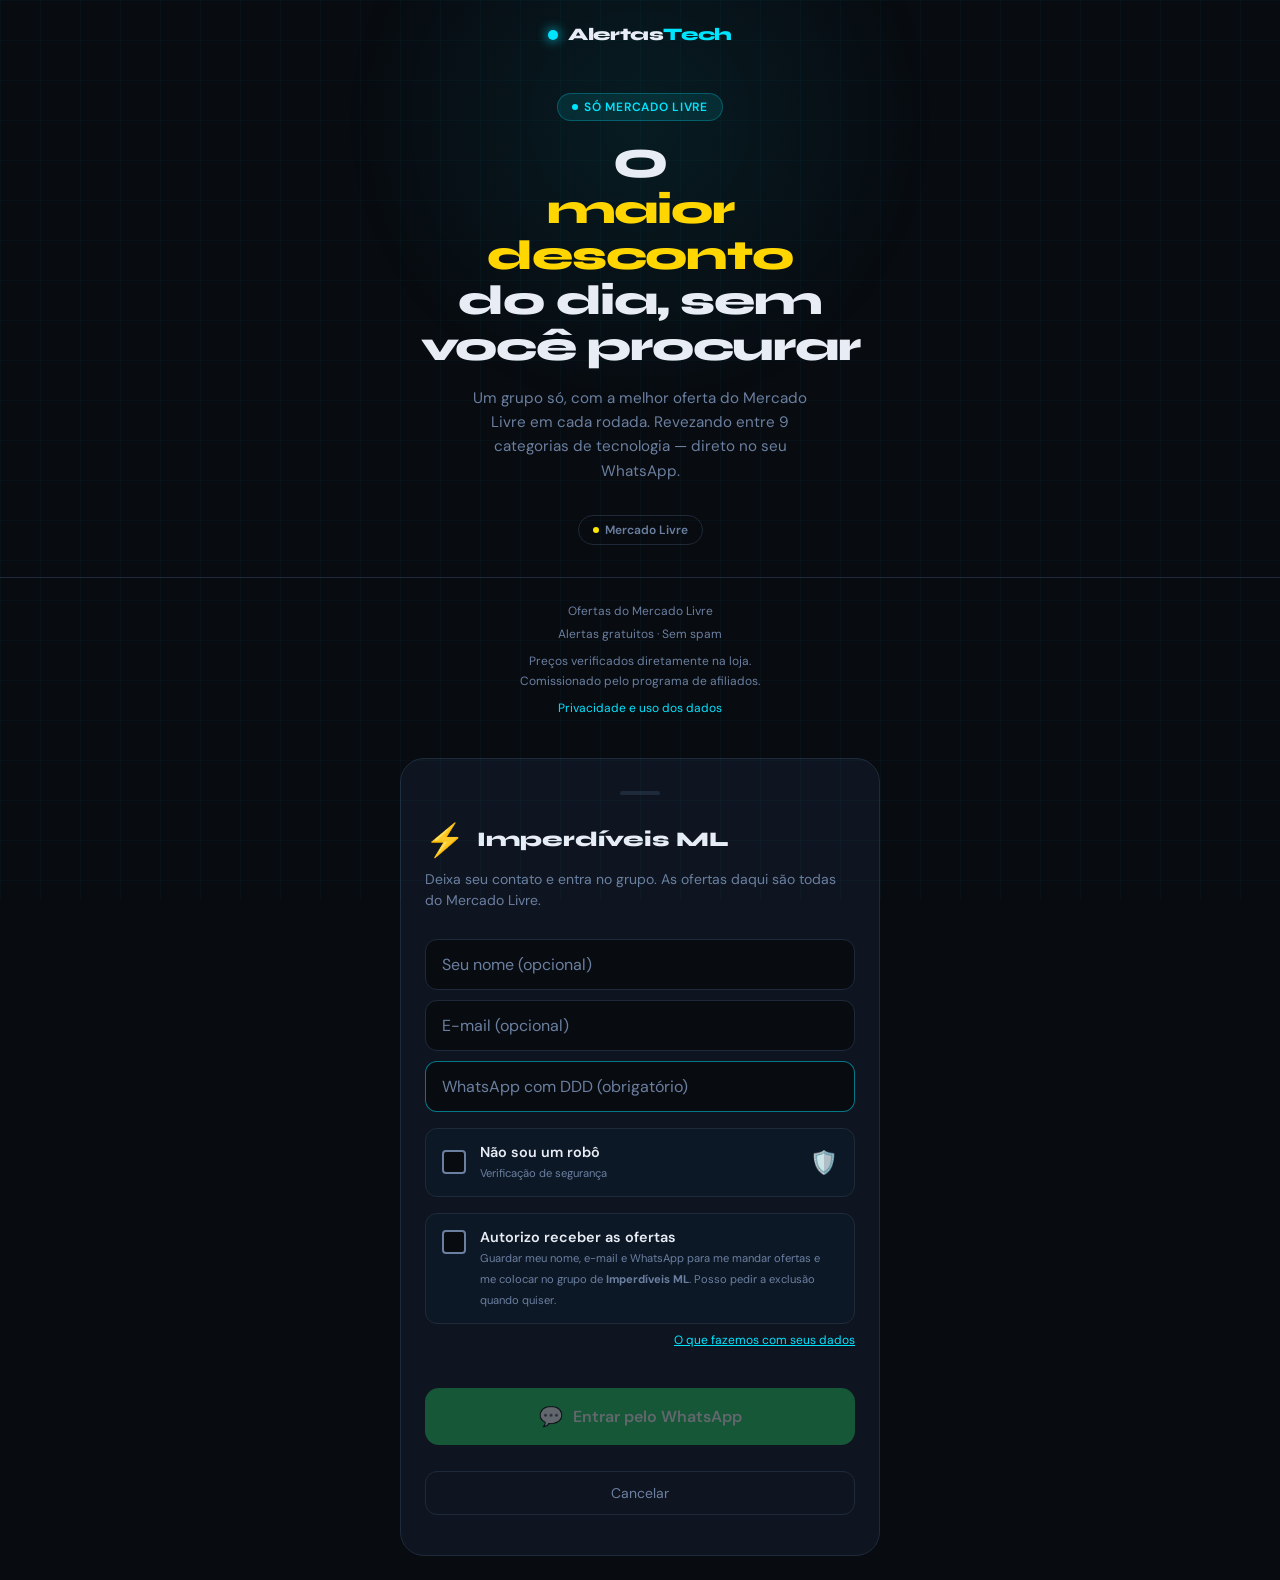
==== commit 34fca3fd: "simplify(landing): pagina de imperdiveis mais enxuta Pedido dele: sem stats, sem "como funciona" - s" ====
--- a/imperdiveis.html
+++ b/imperdiveis.html
@@ -54,24 +54,12 @@
     <div class="lojas-hero">
       <span class="loja-badge"><span class="loja-badge-dot ml"></span>Mercado Livre</span>
     </div>
-
-    <div class="stats">
-      <div class="stat">
-        <span class="stat-num">9</span>
-        <span class="stat-label">Categorias no revezamento</span>
-      </div>
-      <div class="stat">
-        <span class="stat-num">1</span>
-        <span class="stat-label">Grupo, sem escolher categoria</span>
-      </div>
-      <div class="stat">
-        <span class="stat-num">ML</span>
-        <span class="stat-label">S&oacute; Mercado Livre</span>
-      </div>
-    </div>
   </div>
 </section>
 
+<!-- Pedido dele (18/09/2026 noite): página mais enxuta — sem stats, sem
+     "como funciona", card oculto só existe pro auto-clique (ver landing.js),
+     o formulário aparece direto embaixo do hero. -->
 <section class="categorias">
   <div class="categorias-grid">
 
@@ -84,34 +72,6 @@
       <span class="cat-arrow">↗</span>
     </div>
 
-  </div>
-</section>
-
-<div class="section-label">Como funciona</div>
-
-<section class="how">
-  <div class="how-steps">
-    <div class="step">
-      <div class="step-num">1</div>
-      <div>
-        <div class="step-title">Deixe seu WhatsApp</div>
-        <div class="step-desc">Só o número é obrigatório. Nome e e-mail, se você quiser.</div>
-      </div>
-    </div>
-    <div class="step">
-      <div class="step-num">2</div>
-      <div>
-        <div class="step-title">Entre no grupo</div>
-        <div class="step-desc">Um clique. O grupo dos Imperdíveis tem chip próprio, separado dos outros.</div>
-      </div>
-    </div>
-    <div class="step">
-      <div class="step-num">3</div>
-      <div>
-        <div class="step-title">Receba o destaque do dia</div>
-        <div class="step-desc">Nosso robô varre as 9 vitrines do Mercado Livre e manda a maior queda de preço da rodada.</div>
-      </div>
-    </div>
   </div>
 </section>
 
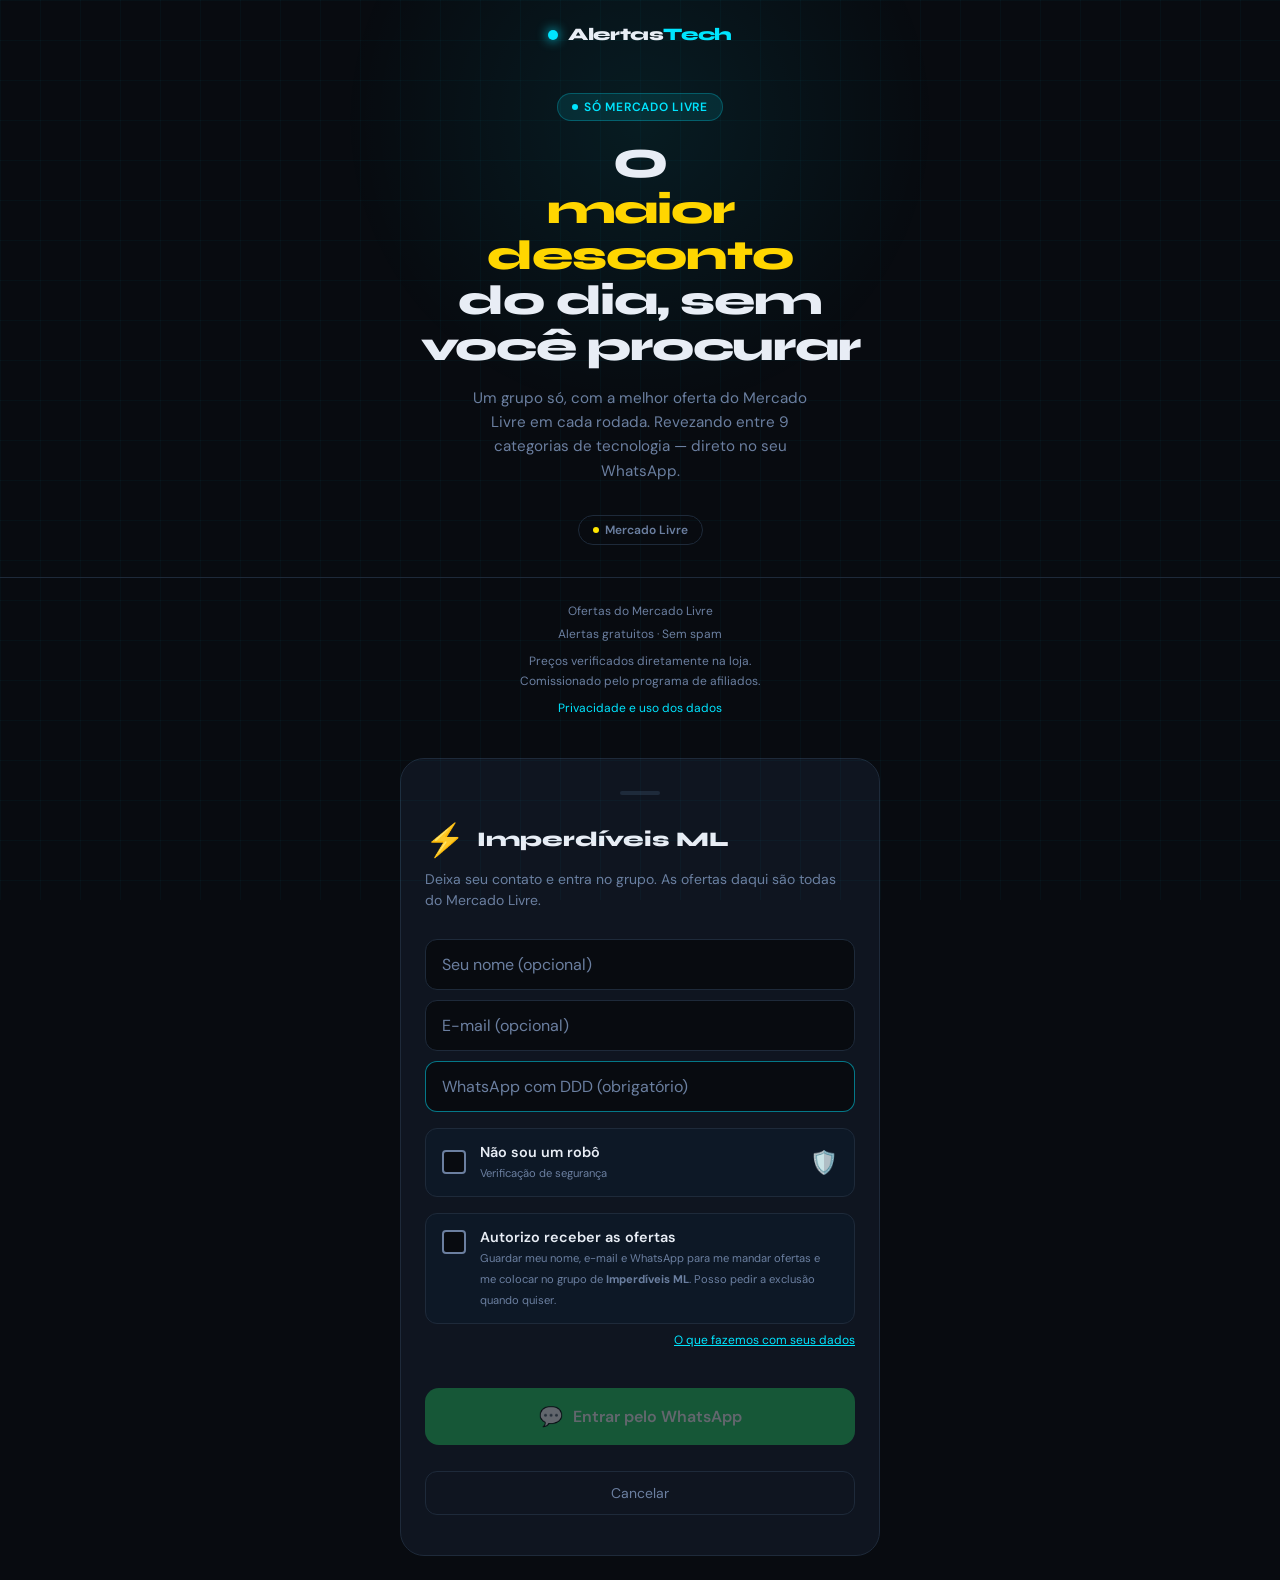
==== commit b98959aa: "Conta visita na landing: o denominador que faltava O projeto contava CADASTRO (`leads`) e não contav" ====
--- a/imperdiveis.html
+++ b/imperdiveis.html
@@ -36,7 +36,7 @@
      `data-auto-abrir` faz o formulário aparecer direto, sem clicar em nada
      — pedido dele: nome/e-mail/telefone visíveis (autopreenchidos pelo
      celular), marca "não sou robô", o botão do WhatsApp habilita. -->
-<body data-lojas="mercadolivre" data-auto-abrir="imperdiveis">
+<body data-pagina="imperdiveis" data-lojas="mercadolivre" data-auto-abrir="imperdiveis">
 
 <header>
   <div class="logo-dot"></div>
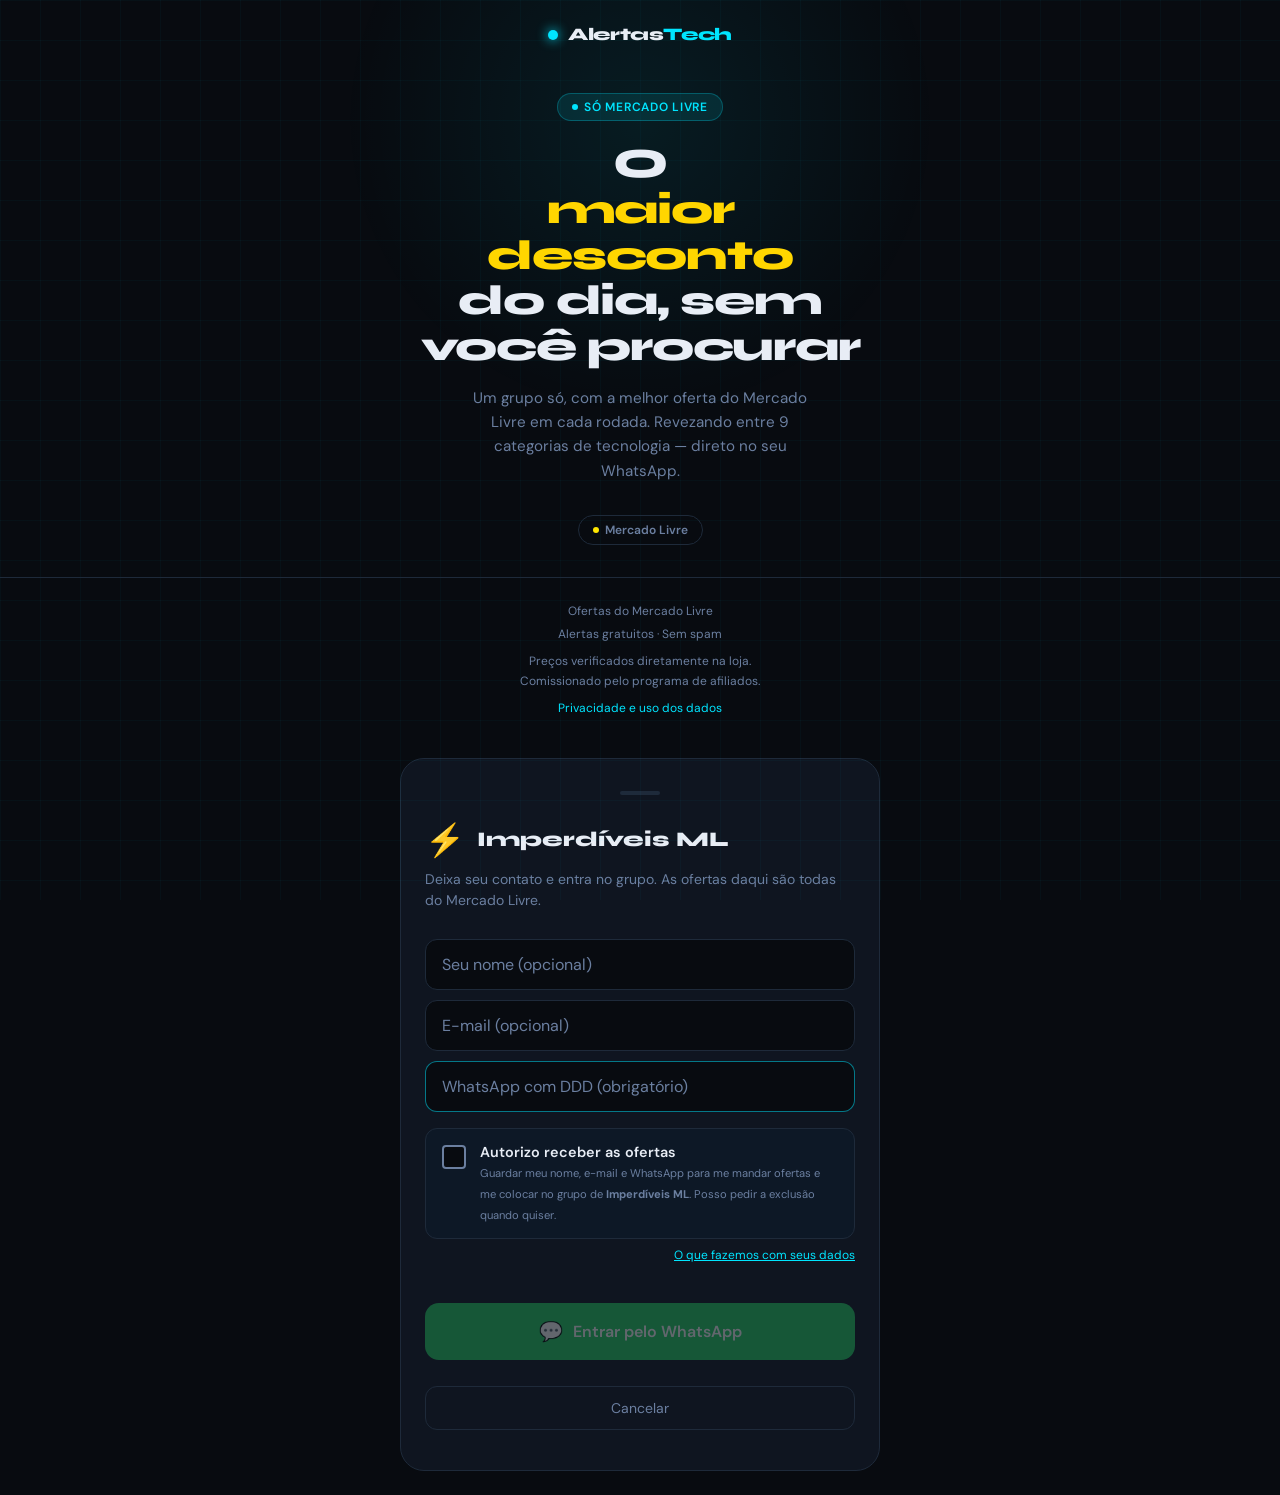
==== commit aae29ba2: "feat(landing): tira a grade de 21 categorias do index.html e a caixa decorativa de robo Pedido do Gi" ====
--- a/imperdiveis.html
+++ b/imperdiveis.html
@@ -35,7 +35,7 @@
      vale como decisão, porque elemento que some é drift e não escolha.
      `data-auto-abrir` faz o formulário aparecer direto, sem clicar em nada
      — pedido dele: nome/e-mail/telefone visíveis (autopreenchidos pelo
-     celular), marca "não sou robô", o botão do WhatsApp habilita. -->
+     celular), o botão do WhatsApp habilita ao preencher. -->
 <body data-pagina="imperdiveis" data-lojas="mercadolivre" data-auto-abrir="imperdiveis">
 
 <header>
@@ -110,16 +110,6 @@
           autocomplete="tel" required oninput="checarCampos()">
       </div>
 
-      <label class="captcha-box" id="captcha-label">
-        <input type="checkbox" id="captcha-check" onchange="checarCampos()">
-        <span class="captcha-check-ui"></span>
-        <div class="captcha-text">
-          <span class="captcha-label-txt">Não sou um robô</span>
-          <span class="captcha-sub">Verificação de segurança</span>
-        </div>
-        <div class="captcha-logo">🛡️</div>
-      </label>
-
       <label class="captcha-box consent-box">
         <input type="checkbox" id="consent-check" onchange="marcarConsentimento()">
         <span class="captcha-check-ui"></span>
--- a/landing.css
+++ b/landing.css
@@ -683,10 +683,11 @@
 .tapped { animation: tapVibrate .15s ease; }
 
 /* PÁGINA DE PROPÓSITO ÚNICO — pedido dele (18/09/2026): quem chega já
-   escolheu, então o formulário é o conteúdo, não um modal por cima do card.
-   Escopado por `data-auto-abrir` no <body> (ver landing.js) — não afeta a
-   landing principal, que continua abrindo o modal por clique, por cima da
-   grade de 21 categorias. */
+   escolheu (ou não quer escolher), então o formulário é o conteúdo, não um
+   modal por cima de um card. Escopado por `data-auto-abrir` no <body> (ver
+   landing.js). Desde 23/09/2026 isso inclui o `index.html`: a grade de 21
+   categorias saiu de lá (15 delas nunca converteram um lead sequer), e ele
+   vira, por inteiro, a porta "não quero escolher". */
 body[data-auto-abrir] .categorias { display: none; }
 body[data-auto-abrir] #modal.modal-overlay {
   position: static; background: none; backdrop-filter: none;
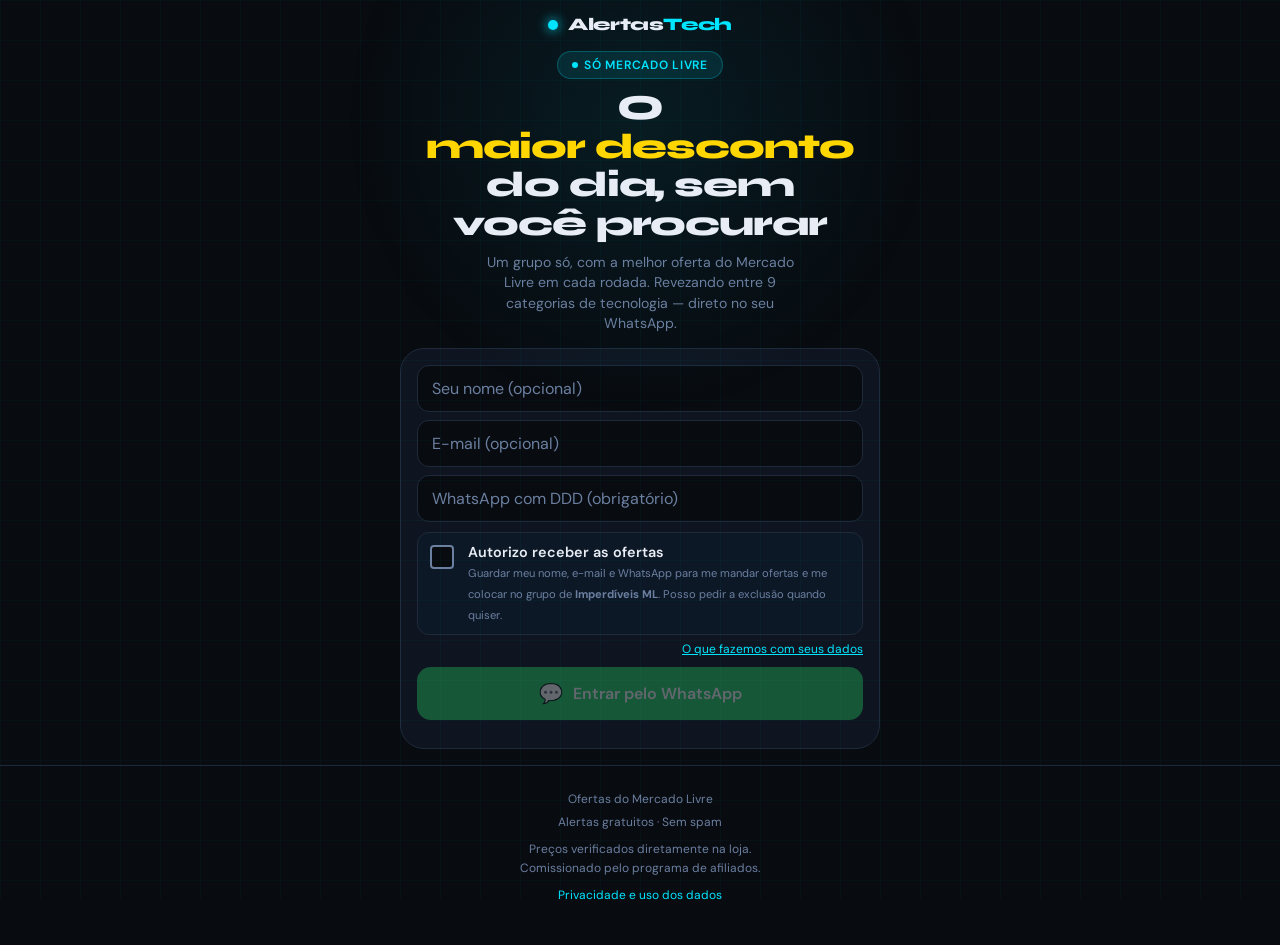
==== commit d45c9c49: "fix(landing): pagina direta abria congelada no celular; formulario compacto numa tela No Safari e no" ====
--- a/imperdiveis.html
+++ b/imperdiveis.html
@@ -57,37 +57,9 @@
   </div>
 </section>
 
-<!-- Pedido dele (18/09/2026 noite): página mais enxuta — sem stats, sem
-     "como funciona", card oculto só existe pro auto-clique (ver landing.js),
-     o formulário aparece direto embaixo do hero. -->
-<section class="categorias">
-  <div class="categorias-grid">
-
-    <div class="cat-card full destaque" data-slug="imperdiveis" onclick="abrirModal('⚡','Imperdíveis ML','imperdiveis')">
-      <span class="cat-emoji">⚡</span>
-      <div class="cat-info">
-        <div class="cat-name">Entrar no grupo dos Imperdíveis</div>
-        <div class="cat-count">O maior desconto do dia, revezando entre 9 categorias de tech</div>
-      </div>
-      <span class="cat-arrow">↗</span>
-    </div>
-
-  </div>
-</section>
-
-</main>
-
-<footer>
-  <p>Ofertas do Mercado Livre</p>
-  <p style="margin-top:4px">Alertas gratuitos · Sem spam</p>
-  <p style="margin-top:8px">Preços verificados diretamente na loja.<br>Comissionado pelo programa de afiliados.</p>
-  <!-- A política mora no index.html: uma só, para as duas páginas. Duas
-       cópias do mesmo texto legal é como elas passam a dizer coisas
-       diferentes. Caminho relativo por causa do GitHub Pages. -->
-  <p style="margin-top:8px"><a href="index.html#privacidade">Privacidade e uso dos dados</a></p>
-</footer>
-
-<!-- MODAL -->
+<!-- FORMULÁRIO — logo depois do título, dentro do <main>: aqui ele é a
+     página, não um popup. Até 23/09/2026 ficava depois do rodapé e, no
+     celular, a pessoa via título e rodapé antes de achar os campos. -->
 <div class="modal-overlay" id="modal" onclick="fecharModal(event)">
   <div class="modal">
     <div class="modal-handle"></div>
@@ -147,6 +119,36 @@
   </div>
 </div>
 
+<!-- Pedido dele (18/09/2026 noite): página mais enxuta — sem stats, sem
+     "como funciona", card oculto só existe pro auto-clique (ver landing.js),
+     o formulário aparece direto embaixo do hero. -->
+<section class="categorias">
+  <div class="categorias-grid">
+
+    <div class="cat-card full destaque" data-slug="imperdiveis" onclick="abrirModal('⚡','Imperdíveis ML','imperdiveis')">
+      <span class="cat-emoji">⚡</span>
+      <div class="cat-info">
+        <div class="cat-name">Entrar no grupo dos Imperdíveis</div>
+        <div class="cat-count">O maior desconto do dia, revezando entre 9 categorias de tech</div>
+      </div>
+      <span class="cat-arrow">↗</span>
+    </div>
+
+  </div>
+</section>
+
+</main>
+
+<footer>
+  <p>Ofertas do Mercado Livre</p>
+  <p style="margin-top:4px">Alertas gratuitos · Sem spam</p>
+  <p style="margin-top:8px">Preços verificados diretamente na loja.<br>Comissionado pelo programa de afiliados.</p>
+  <!-- A política mora no index.html: uma só, para as duas páginas. Duas
+       cópias do mesmo texto legal é como elas passam a dizer coisas
+       diferentes. Caminho relativo por causa do GitHub Pages. -->
+  <p style="margin-top:8px"><a href="index.html#privacidade">Privacidade e uso dos dados</a></p>
+</footer>
+
 <script src="landing.js"></script>
 </body>
 </html>
--- a/landing.css
+++ b/landing.css
@@ -696,3 +696,37 @@
 body[data-auto-abrir] #modal .modal {
   animation: none; border-radius: 24px; max-width: 480px; margin: 0 auto; width: 100%;
 }
+
+/* Tudo numa tela de celular (pedido dele, 23/09/2026: "nome, e-mail,
+   telefone e um botão, compacto numa tela"). Em página sem grade o título
+   encolhe, as etiquetas de loja e o cabeçalho repetido do formulário somem
+   (o título já diz a categoria), e "Cancelar" sai — não há pra onde voltar. */
+body[data-auto-abrir] header { padding-top: 14px; }
+body[data-auto-abrir] .hero { padding: 16px 20px 0; }
+body[data-auto-abrir] .badge { margin-bottom: 10px; }
+body[data-auto-abrir] .hero h1 { font-size: clamp(1.5rem, 6.5vw, 2.2rem); margin-bottom: 8px; }
+body[data-auto-abrir] .hero p { font-size: .88rem; line-height: 1.45; margin-bottom: 14px; }
+body[data-auto-abrir] .lojas-hero,
+body[data-auto-abrir] #modal .modal-handle,
+body[data-auto-abrir] #modal .modal-cat,
+body[data-auto-abrir] #modal .modal-subtitle,
+body[data-auto-abrir] #modal .modal-close { display: none; }
+body[data-auto-abrir] #modal.modal-overlay { padding: 0 16px 16px; }
+body[data-auto-abrir] #modal .modal { padding: 16px 16px 18px; max-height: none; overflow: visible; }
+body[data-auto-abrir] .field-group { gap: 8px; margin-bottom: 10px; }
+body[data-auto-abrir] .field-group input { padding: 12px 14px; font-size: 16px; }
+body[data-auto-abrir] .captcha-box { padding: 10px 12px; margin-bottom: 6px; }
+body[data-auto-abrir] .consent-link { margin: 0 0 10px; }
+body[data-auto-abrir] .modal-btns { gap: 8px; }
+body[data-auto-abrir] .btn { padding: 14px 18px; }
+
+/* Navegador dentro do Instagram/Facebook/Telegram come ~150px com as barras
+   dele. Em tela baixa o subtítulo e a etiqueta saem pra o botão continuar
+   acima da dobra — o título já diz do que se trata. */
+body[data-auto-abrir] .form-erro:empty { display: none; }
+@media (max-height: 720px) {
+  body[data-auto-abrir] .badge,
+  body[data-auto-abrir] .hero p { display: none; }
+  body[data-auto-abrir] .hero h1 { font-size: clamp(1.35rem, 6vw, 1.8rem); margin-bottom: 12px; }
+  body[data-auto-abrir] .captcha-sub { font-size: .66rem; line-height: 1.35; }
+}
